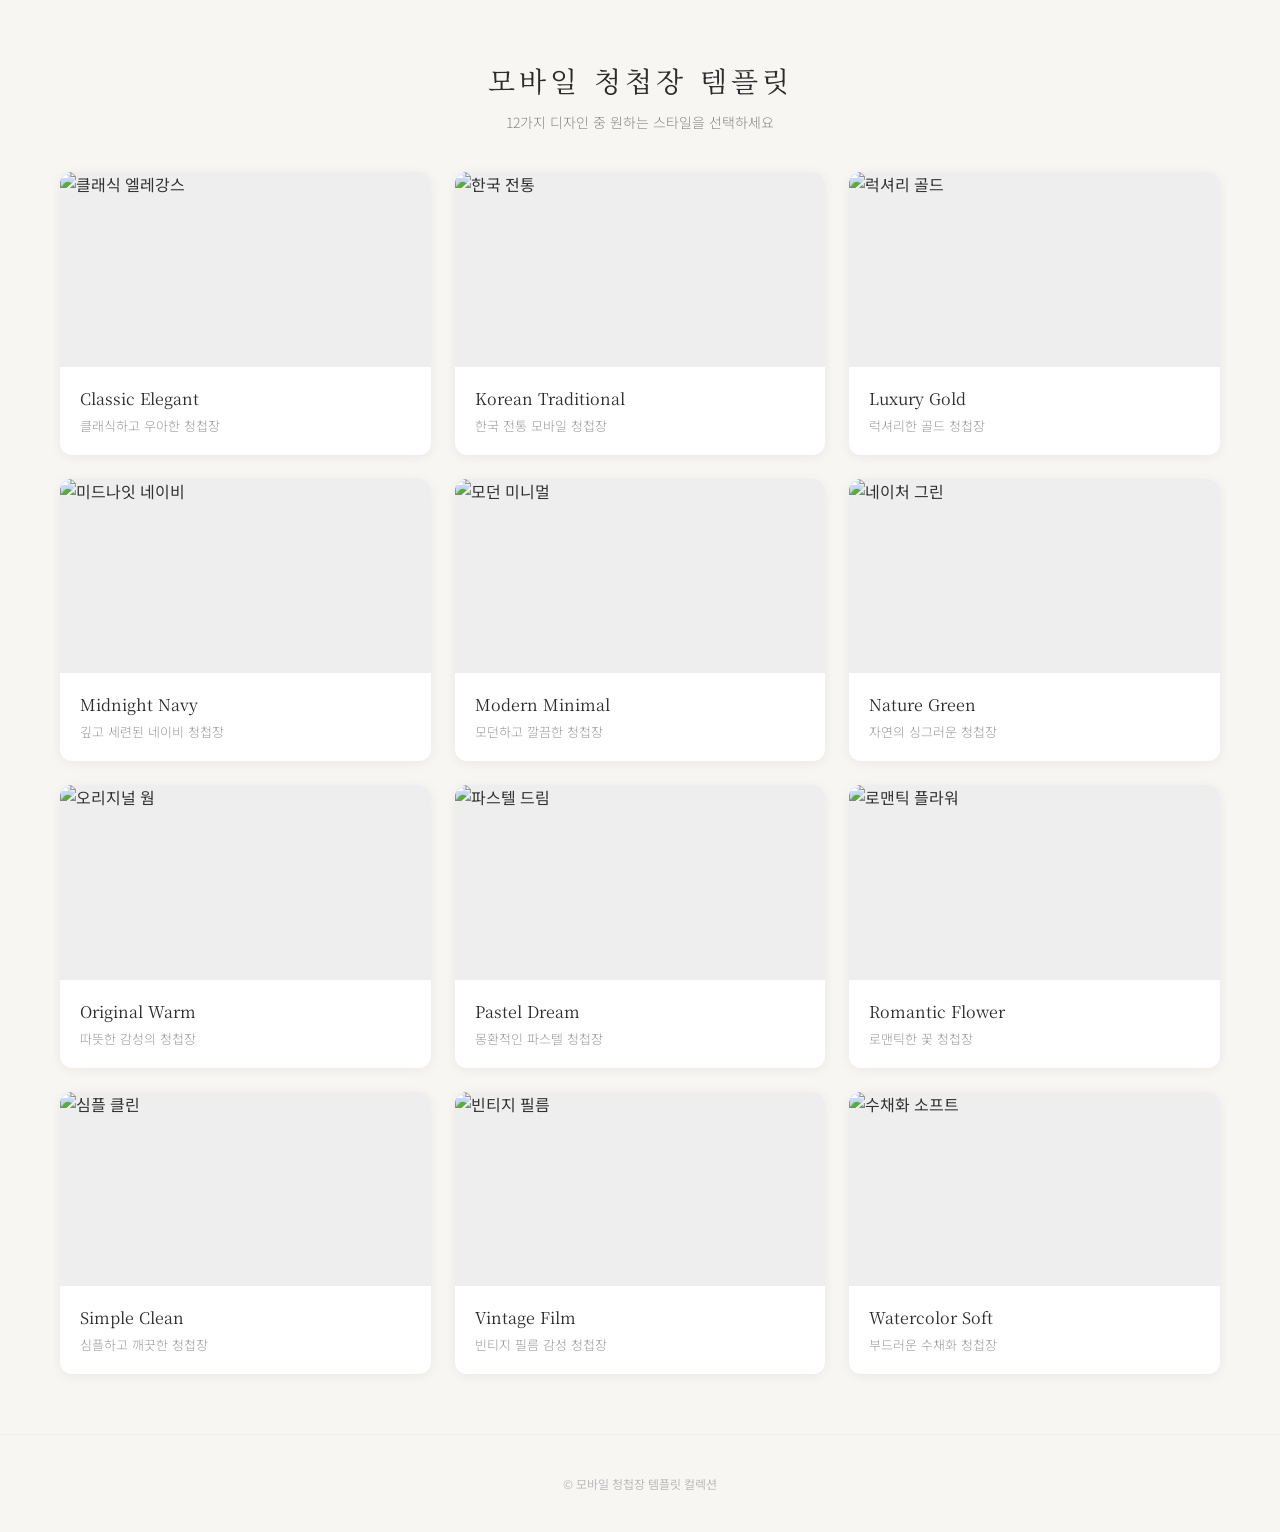
==== index.html @ e668e3b3 "Add template index page for Vercel deployment Root index.html with grid layout showing all 12 templa" ====
<!DOCTYPE html>
<html lang="ko">
<head>
  <meta charset="UTF-8">
  <meta name="viewport" content="width=device-width, initial-scale=1.0">
  <title>모바일 청첩장 템플릿</title>
  <link rel="preconnect" href="https://fonts.googleapis.com">
  <link href="https://fonts.googleapis.com/css2?family=Noto+Sans+KR:wght@300;400;500;700&family=Noto+Serif+KR:wght@400;700&display=swap" rel="stylesheet">
  <style>
    * { margin: 0; padding: 0; box-sizing: border-box; }

    body {
      font-family: 'Noto Sans KR', sans-serif;
      background: #f8f6f3;
      color: #333;
      min-height: 100vh;
    }

    .header {
      text-align: center;
      padding: 60px 20px 40px;
    }

    .header h1 {
      font-family: 'Noto Serif KR', serif;
      font-size: 28px;
      font-weight: 400;
      color: #2c2c2c;
      letter-spacing: 4px;
      margin-bottom: 12px;
    }

    .header p {
      font-size: 14px;
      color: #888;
      font-weight: 300;
    }

    .grid {
      max-width: 1200px;
      margin: 0 auto;
      padding: 0 20px 60px;
      display: grid;
      grid-template-columns: repeat(auto-fill, minmax(280px, 1fr));
      gap: 24px;
    }

    .card {
      background: #fff;
      border-radius: 12px;
      overflow: hidden;
      box-shadow: 0 2px 12px rgba(0,0,0,0.06);
      transition: transform 0.2s, box-shadow 0.2s;
      text-decoration: none;
      color: inherit;
      display: block;
    }

    .card:hover {
      transform: translateY(-4px);
      box-shadow: 0 8px 24px rgba(0,0,0,0.12);
    }

    .card-image {
      width: 100%;
      aspect-ratio: 1200 / 630;
      object-fit: cover;
      display: block;
      background: #eee;
    }

    .card-body {
      padding: 20px;
    }

    .card-title {
      font-family: 'Noto Serif KR', serif;
      font-size: 16px;
      font-weight: 400;
      margin-bottom: 6px;
      color: #2c2c2c;
    }

    .card-desc {
      font-size: 13px;
      color: #999;
      font-weight: 300;
    }

    .footer {
      text-align: center;
      padding: 40px 20px;
      font-size: 12px;
      color: #bbb;
      border-top: 1px solid #eee;
    }

    @media (max-width: 640px) {
      .header { padding: 40px 16px 28px; }
      .header h1 { font-size: 22px; letter-spacing: 2px; }
      .grid {
        grid-template-columns: 1fr;
        padding: 0 16px 40px;
        gap: 16px;
      }
    }
  </style>
</head>
<body>
  <div class="header">
    <h1>모바일 청첩장 템플릿</h1>
    <p>12가지 디자인 중 원하는 스타일을 선택하세요</p>
  </div>

  <div class="grid">
    <a class="card" href="./classic-elegant/">
      <img class="card-image" src="./classic-elegant/images/og/1.jpg" alt="클래식 엘레강스">
      <div class="card-body">
        <div class="card-title">Classic Elegant</div>
        <div class="card-desc">클래식하고 우아한 청첩장</div>
      </div>
    </a>

    <a class="card" href="./korean-traditional/">
      <img class="card-image" src="./korean-traditional/images/og/1.jpg" alt="한국 전통">
      <div class="card-body">
        <div class="card-title">Korean Traditional</div>
        <div class="card-desc">한국 전통 모바일 청첩장</div>
      </div>
    </a>

    <a class="card" href="./luxury-gold/">
      <img class="card-image" src="./luxury-gold/images/og/1.jpg" alt="럭셔리 골드">
      <div class="card-body">
        <div class="card-title">Luxury Gold</div>
        <div class="card-desc">럭셔리한 골드 청첩장</div>
      </div>
    </a>

    <a class="card" href="./midnight-navy/">
      <img class="card-image" src="./midnight-navy/images/og/1.jpg" alt="미드나잇 네이비">
      <div class="card-body">
        <div class="card-title">Midnight Navy</div>
        <div class="card-desc">깊고 세련된 네이비 청첩장</div>
      </div>
    </a>

    <a class="card" href="./modern-minimal/">
      <img class="card-image" src="./modern-minimal/images/og/1.jpg" alt="모던 미니멀">
      <div class="card-body">
        <div class="card-title">Modern Minimal</div>
        <div class="card-desc">모던하고 깔끔한 청첩장</div>
      </div>
    </a>

    <a class="card" href="./nature-green/">
      <img class="card-image" src="./nature-green/images/og/1.jpg" alt="네이처 그린">
      <div class="card-body">
        <div class="card-title">Nature Green</div>
        <div class="card-desc">자연의 싱그러운 청첩장</div>
      </div>
    </a>

    <a class="card" href="./original-warm/">
      <img class="card-image" src="./original-warm/images/og/1.jpg" alt="오리지널 웜">
      <div class="card-body">
        <div class="card-title">Original Warm</div>
        <div class="card-desc">따뜻한 감성의 청첩장</div>
      </div>
    </a>

    <a class="card" href="./pastel-dream/">
      <img class="card-image" src="./pastel-dream/images/og/1.jpg" alt="파스텔 드림">
      <div class="card-body">
        <div class="card-title">Pastel Dream</div>
        <div class="card-desc">몽환적인 파스텔 청첩장</div>
      </div>
    </a>

    <a class="card" href="./romantic-flower/">
      <img class="card-image" src="./romantic-flower/images/og/1.jpg" alt="로맨틱 플라워">
      <div class="card-body">
        <div class="card-title">Romantic Flower</div>
        <div class="card-desc">로맨틱한 꽃 청첩장</div>
      </div>
    </a>

    <a class="card" href="./simple-clean/">
      <img class="card-image" src="./simple-clean/images/og/1.jpg" alt="심플 클린">
      <div class="card-body">
        <div class="card-title">Simple Clean</div>
        <div class="card-desc">심플하고 깨끗한 청첩장</div>
      </div>
    </a>

    <a class="card" href="./vintage-film/">
      <img class="card-image" src="./vintage-film/images/og/1.jpg" alt="빈티지 필름">
      <div class="card-body">
        <div class="card-title">Vintage Film</div>
        <div class="card-desc">빈티지 필름 감성 청첩장</div>
      </div>
    </a>

    <a class="card" href="./watercolor-soft/">
      <img class="card-image" src="./watercolor-soft/images/og/1.jpg" alt="수채화 소프트">
      <div class="card-body">
        <div class="card-title">Watercolor Soft</div>
        <div class="card-desc">부드러운 수채화 청첩장</div>
      </div>
    </a>
  </div>

  <div class="footer">
    &copy; 모바일 청첩장 템플릿 컬렉션
  </div>
</body>
</html>
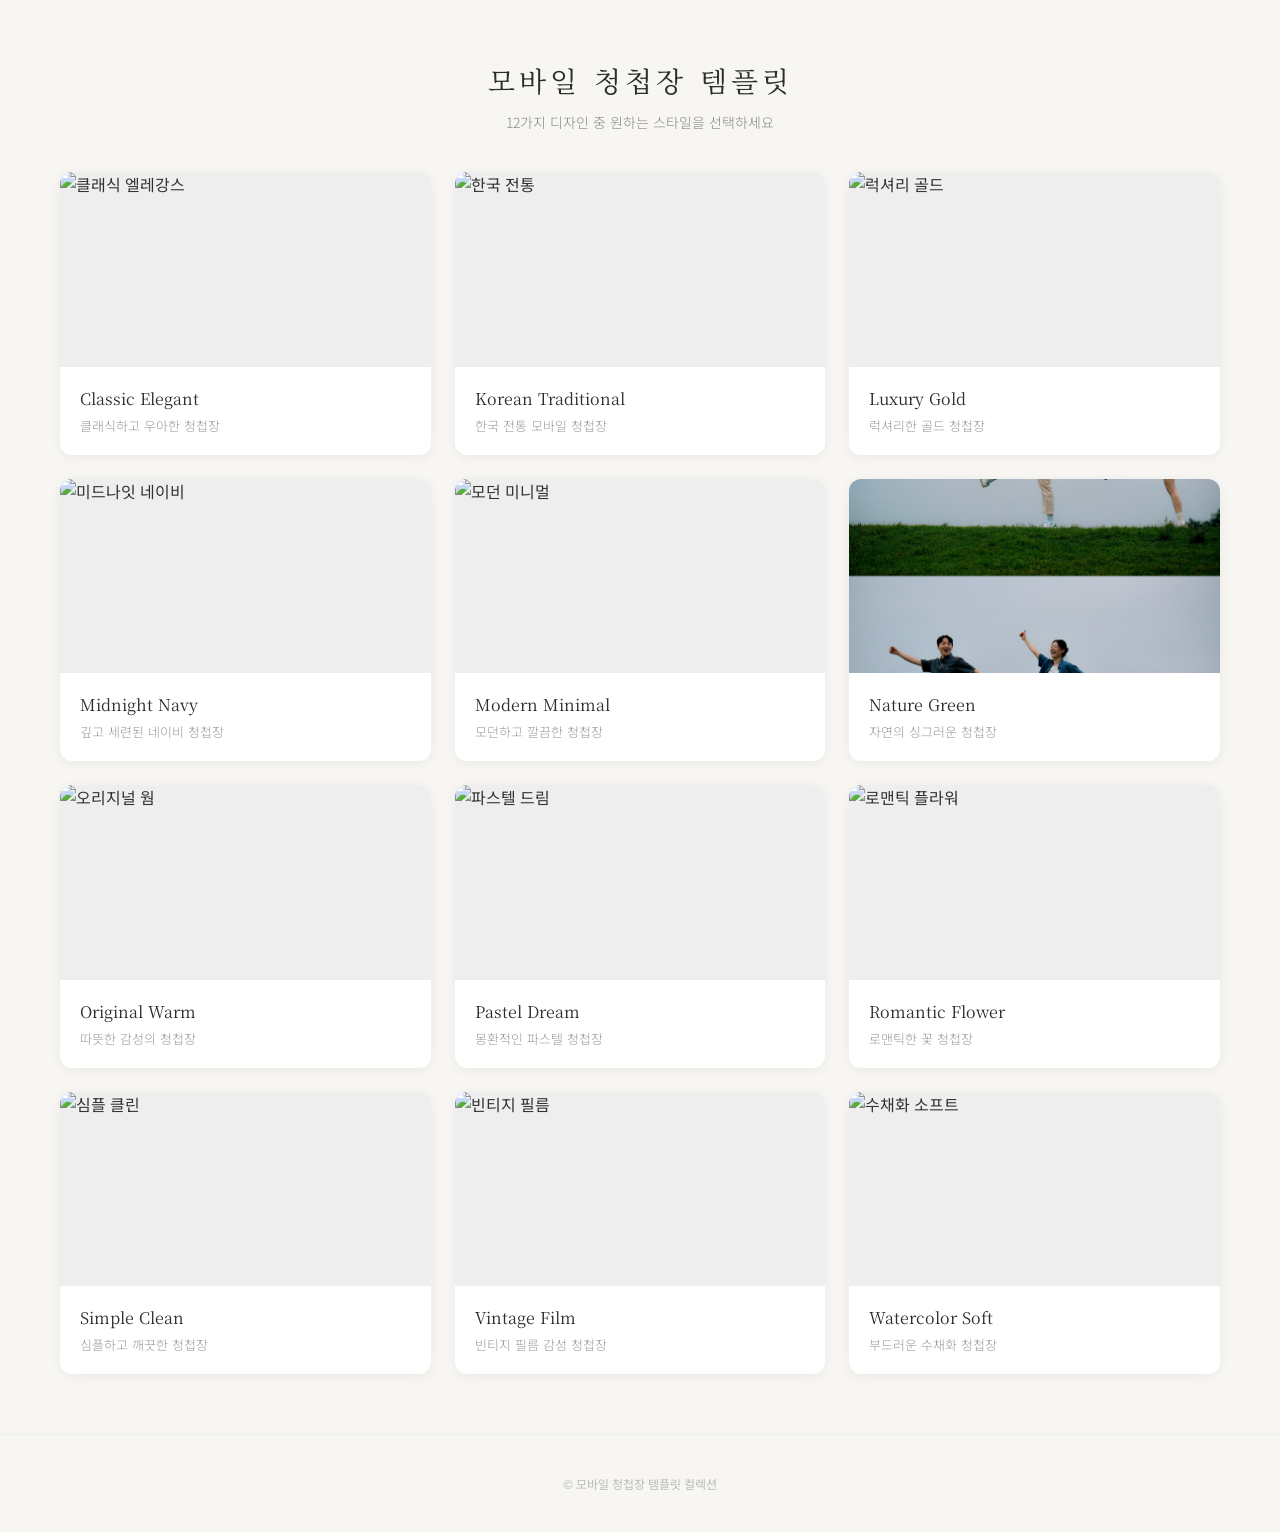
==== commit 56ec7556: "Normalize line endings and update location image Co-Authored-By: Claude Opus 4.6 (1M context) <norep" ====
--- a/index.html
+++ b/index.html
@@ -1,217 +1,217 @@
-<!DOCTYPE html>
-<html lang="ko">
-<head>
-  <meta charset="UTF-8">
-  <meta name="viewport" content="width=device-width, initial-scale=1.0">
-  <title>모바일 청첩장 템플릿</title>
-  <link rel="preconnect" href="https://fonts.googleapis.com">
-  <link href="https://fonts.googleapis.com/css2?family=Noto+Sans+KR:wght@300;400;500;700&family=Noto+Serif+KR:wght@400;700&display=swap" rel="stylesheet">
-  <style>
-    * { margin: 0; padding: 0; box-sizing: border-box; }
-
-    body {
-      font-family: 'Noto Sans KR', sans-serif;
-      background: #f8f6f3;
-      color: #333;
-      min-height: 100vh;
-    }
-
-    .header {
-      text-align: center;
-      padding: 60px 20px 40px;
-    }
-
-    .header h1 {
-      font-family: 'Noto Serif KR', serif;
-      font-size: 28px;
-      font-weight: 400;
-      color: #2c2c2c;
-      letter-spacing: 4px;
-      margin-bottom: 12px;
-    }
-
-    .header p {
-      font-size: 14px;
-      color: #888;
-      font-weight: 300;
-    }
-
-    .grid {
-      max-width: 1200px;
-      margin: 0 auto;
-      padding: 0 20px 60px;
-      display: grid;
-      grid-template-columns: repeat(auto-fill, minmax(280px, 1fr));
-      gap: 24px;
-    }
-
-    .card {
-      background: #fff;
-      border-radius: 12px;
-      overflow: hidden;
-      box-shadow: 0 2px 12px rgba(0,0,0,0.06);
-      transition: transform 0.2s, box-shadow 0.2s;
-      text-decoration: none;
-      color: inherit;
-      display: block;
-    }
-
-    .card:hover {
-      transform: translateY(-4px);
-      box-shadow: 0 8px 24px rgba(0,0,0,0.12);
-    }
-
-    .card-image {
-      width: 100%;
-      aspect-ratio: 1200 / 630;
-      object-fit: cover;
-      display: block;
-      background: #eee;
-    }
-
-    .card-body {
-      padding: 20px;
-    }
-
-    .card-title {
-      font-family: 'Noto Serif KR', serif;
-      font-size: 16px;
-      font-weight: 400;
-      margin-bottom: 6px;
-      color: #2c2c2c;
-    }
-
-    .card-desc {
-      font-size: 13px;
-      color: #999;
-      font-weight: 300;
-    }
-
-    .footer {
-      text-align: center;
-      padding: 40px 20px;
-      font-size: 12px;
-      color: #bbb;
-      border-top: 1px solid #eee;
-    }
-
-    @media (max-width: 640px) {
-      .header { padding: 40px 16px 28px; }
-      .header h1 { font-size: 22px; letter-spacing: 2px; }
-      .grid {
-        grid-template-columns: 1fr;
-        padding: 0 16px 40px;
-        gap: 16px;
-      }
-    }
-  </style>
-</head>
-<body>
-  <div class="header">
-    <h1>모바일 청첩장 템플릿</h1>
-    <p>12가지 디자인 중 원하는 스타일을 선택하세요</p>
-  </div>
-
-  <div class="grid">
-    <a class="card" href="./classic-elegant/">
-      <img class="card-image" src="./classic-elegant/images/og/1.jpg" alt="클래식 엘레강스">
-      <div class="card-body">
-        <div class="card-title">Classic Elegant</div>
-        <div class="card-desc">클래식하고 우아한 청첩장</div>
-      </div>
-    </a>
-
-    <a class="card" href="./korean-traditional/">
-      <img class="card-image" src="./korean-traditional/images/og/1.jpg" alt="한국 전통">
-      <div class="card-body">
-        <div class="card-title">Korean Traditional</div>
-        <div class="card-desc">한국 전통 모바일 청첩장</div>
-      </div>
-    </a>
-
-    <a class="card" href="./luxury-gold/">
-      <img class="card-image" src="./luxury-gold/images/og/1.jpg" alt="럭셔리 골드">
-      <div class="card-body">
-        <div class="card-title">Luxury Gold</div>
-        <div class="card-desc">럭셔리한 골드 청첩장</div>
-      </div>
-    </a>
-
-    <a class="card" href="./midnight-navy/">
-      <img class="card-image" src="./midnight-navy/images/og/1.jpg" alt="미드나잇 네이비">
-      <div class="card-body">
-        <div class="card-title">Midnight Navy</div>
-        <div class="card-desc">깊고 세련된 네이비 청첩장</div>
-      </div>
-    </a>
-
-    <a class="card" href="./modern-minimal/">
-      <img class="card-image" src="./modern-minimal/images/og/1.jpg" alt="모던 미니멀">
-      <div class="card-body">
-        <div class="card-title">Modern Minimal</div>
-        <div class="card-desc">모던하고 깔끔한 청첩장</div>
-      </div>
-    </a>
-
-    <a class="card" href="./nature-green/">
-      <img class="card-image" src="./nature-green/images/og/1.jpg" alt="네이처 그린">
-      <div class="card-body">
-        <div class="card-title">Nature Green</div>
-        <div class="card-desc">자연의 싱그러운 청첩장</div>
-      </div>
-    </a>
-
-    <a class="card" href="./original-warm/">
-      <img class="card-image" src="./original-warm/images/og/1.jpg" alt="오리지널 웜">
-      <div class="card-body">
-        <div class="card-title">Original Warm</div>
-        <div class="card-desc">따뜻한 감성의 청첩장</div>
-      </div>
-    </a>
-
-    <a class="card" href="./pastel-dream/">
-      <img class="card-image" src="./pastel-dream/images/og/1.jpg" alt="파스텔 드림">
-      <div class="card-body">
-        <div class="card-title">Pastel Dream</div>
-        <div class="card-desc">몽환적인 파스텔 청첩장</div>
-      </div>
-    </a>
-
-    <a class="card" href="./romantic-flower/">
-      <img class="card-image" src="./romantic-flower/images/og/1.jpg" alt="로맨틱 플라워">
-      <div class="card-body">
-        <div class="card-title">Romantic Flower</div>
-        <div class="card-desc">로맨틱한 꽃 청첩장</div>
-      </div>
-    </a>
-
-    <a class="card" href="./simple-clean/">
-      <img class="card-image" src="./simple-clean/images/og/1.jpg" alt="심플 클린">
-      <div class="card-body">
-        <div class="card-title">Simple Clean</div>
-        <div class="card-desc">심플하고 깨끗한 청첩장</div>
-      </div>
-    </a>
-
-    <a class="card" href="./vintage-film/">
-      <img class="card-image" src="./vintage-film/images/og/1.jpg" alt="빈티지 필름">
-      <div class="card-body">
-        <div class="card-title">Vintage Film</div>
-        <div class="card-desc">빈티지 필름 감성 청첩장</div>
-      </div>
-    </a>
-
-    <a class="card" href="./watercolor-soft/">
-      <img class="card-image" src="./watercolor-soft/images/og/1.jpg" alt="수채화 소프트">
-      <div class="card-body">
-        <div class="card-title">Watercolor Soft</div>
-        <div class="card-desc">부드러운 수채화 청첩장</div>
-      </div>
-    </a>
-  </div>
-
-  <div class="footer">
-    &copy; 모바일 청첩장 템플릿 컬렉션
-  </div>
-</body>
-</html>
+<!DOCTYPE html>
+<html lang="ko">
+<head>
+  <meta charset="UTF-8">
+  <meta name="viewport" content="width=device-width, initial-scale=1.0">
+  <title>모바일 청첩장 템플릿</title>
+  <link rel="preconnect" href="https://fonts.googleapis.com">
+  <link href="https://fonts.googleapis.com/css2?family=Noto+Sans+KR:wght@300;400;500;700&family=Noto+Serif+KR:wght@400;700&display=swap" rel="stylesheet">
+  <style>
+    * { margin: 0; padding: 0; box-sizing: border-box; }
+
+    body {
+      font-family: 'Noto Sans KR', sans-serif;
+      background: #f8f6f3;
+      color: #333;
+      min-height: 100vh;
+    }
+
+    .header {
+      text-align: center;
+      padding: 60px 20px 40px;
+    }
+
+    .header h1 {
+      font-family: 'Noto Serif KR', serif;
+      font-size: 28px;
+      font-weight: 400;
+      color: #2c2c2c;
+      letter-spacing: 4px;
+      margin-bottom: 12px;
+    }
+
+    .header p {
+      font-size: 14px;
+      color: #888;
+      font-weight: 300;
+    }
+
+    .grid {
+      max-width: 1200px;
+      margin: 0 auto;
+      padding: 0 20px 60px;
+      display: grid;
+      grid-template-columns: repeat(auto-fill, minmax(280px, 1fr));
+      gap: 24px;
+    }
+
+    .card {
+      background: #fff;
+      border-radius: 12px;
+      overflow: hidden;
+      box-shadow: 0 2px 12px rgba(0,0,0,0.06);
+      transition: transform 0.2s, box-shadow 0.2s;
+      text-decoration: none;
+      color: inherit;
+      display: block;
+    }
+
+    .card:hover {
+      transform: translateY(-4px);
+      box-shadow: 0 8px 24px rgba(0,0,0,0.12);
+    }
+
+    .card-image {
+      width: 100%;
+      aspect-ratio: 1200 / 630;
+      object-fit: cover;
+      display: block;
+      background: #eee;
+    }
+
+    .card-body {
+      padding: 20px;
+    }
+
+    .card-title {
+      font-family: 'Noto Serif KR', serif;
+      font-size: 16px;
+      font-weight: 400;
+      margin-bottom: 6px;
+      color: #2c2c2c;
+    }
+
+    .card-desc {
+      font-size: 13px;
+      color: #999;
+      font-weight: 300;
+    }
+
+    .footer {
+      text-align: center;
+      padding: 40px 20px;
+      font-size: 12px;
+      color: #bbb;
+      border-top: 1px solid #eee;
+    }
+
+    @media (max-width: 640px) {
+      .header { padding: 40px 16px 28px; }
+      .header h1 { font-size: 22px; letter-spacing: 2px; }
+      .grid {
+        grid-template-columns: 1fr;
+        padding: 0 16px 40px;
+        gap: 16px;
+      }
+    }
+  </style>
+</head>
+<body>
+  <div class="header">
+    <h1>모바일 청첩장 템플릿</h1>
+    <p>12가지 디자인 중 원하는 스타일을 선택하세요</p>
+  </div>
+
+  <div class="grid">
+    <a class="card" href="./classic-elegant/">
+      <img class="card-image" src="./classic-elegant/images/og/1.jpg" alt="클래식 엘레강스">
+      <div class="card-body">
+        <div class="card-title">Classic Elegant</div>
+        <div class="card-desc">클래식하고 우아한 청첩장</div>
+      </div>
+    </a>
+
+    <a class="card" href="./korean-traditional/">
+      <img class="card-image" src="./korean-traditional/images/og/1.jpg" alt="한국 전통">
+      <div class="card-body">
+        <div class="card-title">Korean Traditional</div>
+        <div class="card-desc">한국 전통 모바일 청첩장</div>
+      </div>
+    </a>
+
+    <a class="card" href="./luxury-gold/">
+      <img class="card-image" src="./luxury-gold/images/og/1.jpg" alt="럭셔리 골드">
+      <div class="card-body">
+        <div class="card-title">Luxury Gold</div>
+        <div class="card-desc">럭셔리한 골드 청첩장</div>
+      </div>
+    </a>
+
+    <a class="card" href="./midnight-navy/">
+      <img class="card-image" src="./midnight-navy/images/og/1.jpg" alt="미드나잇 네이비">
+      <div class="card-body">
+        <div class="card-title">Midnight Navy</div>
+        <div class="card-desc">깊고 세련된 네이비 청첩장</div>
+      </div>
+    </a>
+
+    <a class="card" href="./modern-minimal/">
+      <img class="card-image" src="./modern-minimal/images/og/1.jpg" alt="모던 미니멀">
+      <div class="card-body">
+        <div class="card-title">Modern Minimal</div>
+        <div class="card-desc">모던하고 깔끔한 청첩장</div>
+      </div>
+    </a>
+
+    <a class="card" href="./nature-green/">
+      <img class="card-image" src="./nature-green/images/og/1.jpg" alt="네이처 그린">
+      <div class="card-body">
+        <div class="card-title">Nature Green</div>
+        <div class="card-desc">자연의 싱그러운 청첩장</div>
+      </div>
+    </a>
+
+    <a class="card" href="./original-warm/">
+      <img class="card-image" src="./original-warm/images/og/1.jpg" alt="오리지널 웜">
+      <div class="card-body">
+        <div class="card-title">Original Warm</div>
+        <div class="card-desc">따뜻한 감성의 청첩장</div>
+      </div>
+    </a>
+
+    <a class="card" href="./pastel-dream/">
+      <img class="card-image" src="./pastel-dream/images/og/1.jpg" alt="파스텔 드림">
+      <div class="card-body">
+        <div class="card-title">Pastel Dream</div>
+        <div class="card-desc">몽환적인 파스텔 청첩장</div>
+      </div>
+    </a>
+
+    <a class="card" href="./romantic-flower/">
+      <img class="card-image" src="./romantic-flower/images/og/1.jpg" alt="로맨틱 플라워">
+      <div class="card-body">
+        <div class="card-title">Romantic Flower</div>
+        <div class="card-desc">로맨틱한 꽃 청첩장</div>
+      </div>
+    </a>
+
+    <a class="card" href="./simple-clean/">
+      <img class="card-image" src="./simple-clean/images/og/1.jpg" alt="심플 클린">
+      <div class="card-body">
+        <div class="card-title">Simple Clean</div>
+        <div class="card-desc">심플하고 깨끗한 청첩장</div>
+      </div>
+    </a>
+
+    <a class="card" href="./vintage-film/">
+      <img class="card-image" src="./vintage-film/images/og/1.jpg" alt="빈티지 필름">
+      <div class="card-body">
+        <div class="card-title">Vintage Film</div>
+        <div class="card-desc">빈티지 필름 감성 청첩장</div>
+      </div>
+    </a>
+
+    <a class="card" href="./watercolor-soft/">
+      <img class="card-image" src="./watercolor-soft/images/og/1.jpg" alt="수채화 소프트">
+      <div class="card-body">
+        <div class="card-title">Watercolor Soft</div>
+        <div class="card-desc">부드러운 수채화 청첩장</div>
+      </div>
+    </a>
+  </div>
+
+  <div class="footer">
+    &copy; 모바일 청첩장 템플릿 컬렉션
+  </div>
+</body>
+</html>
